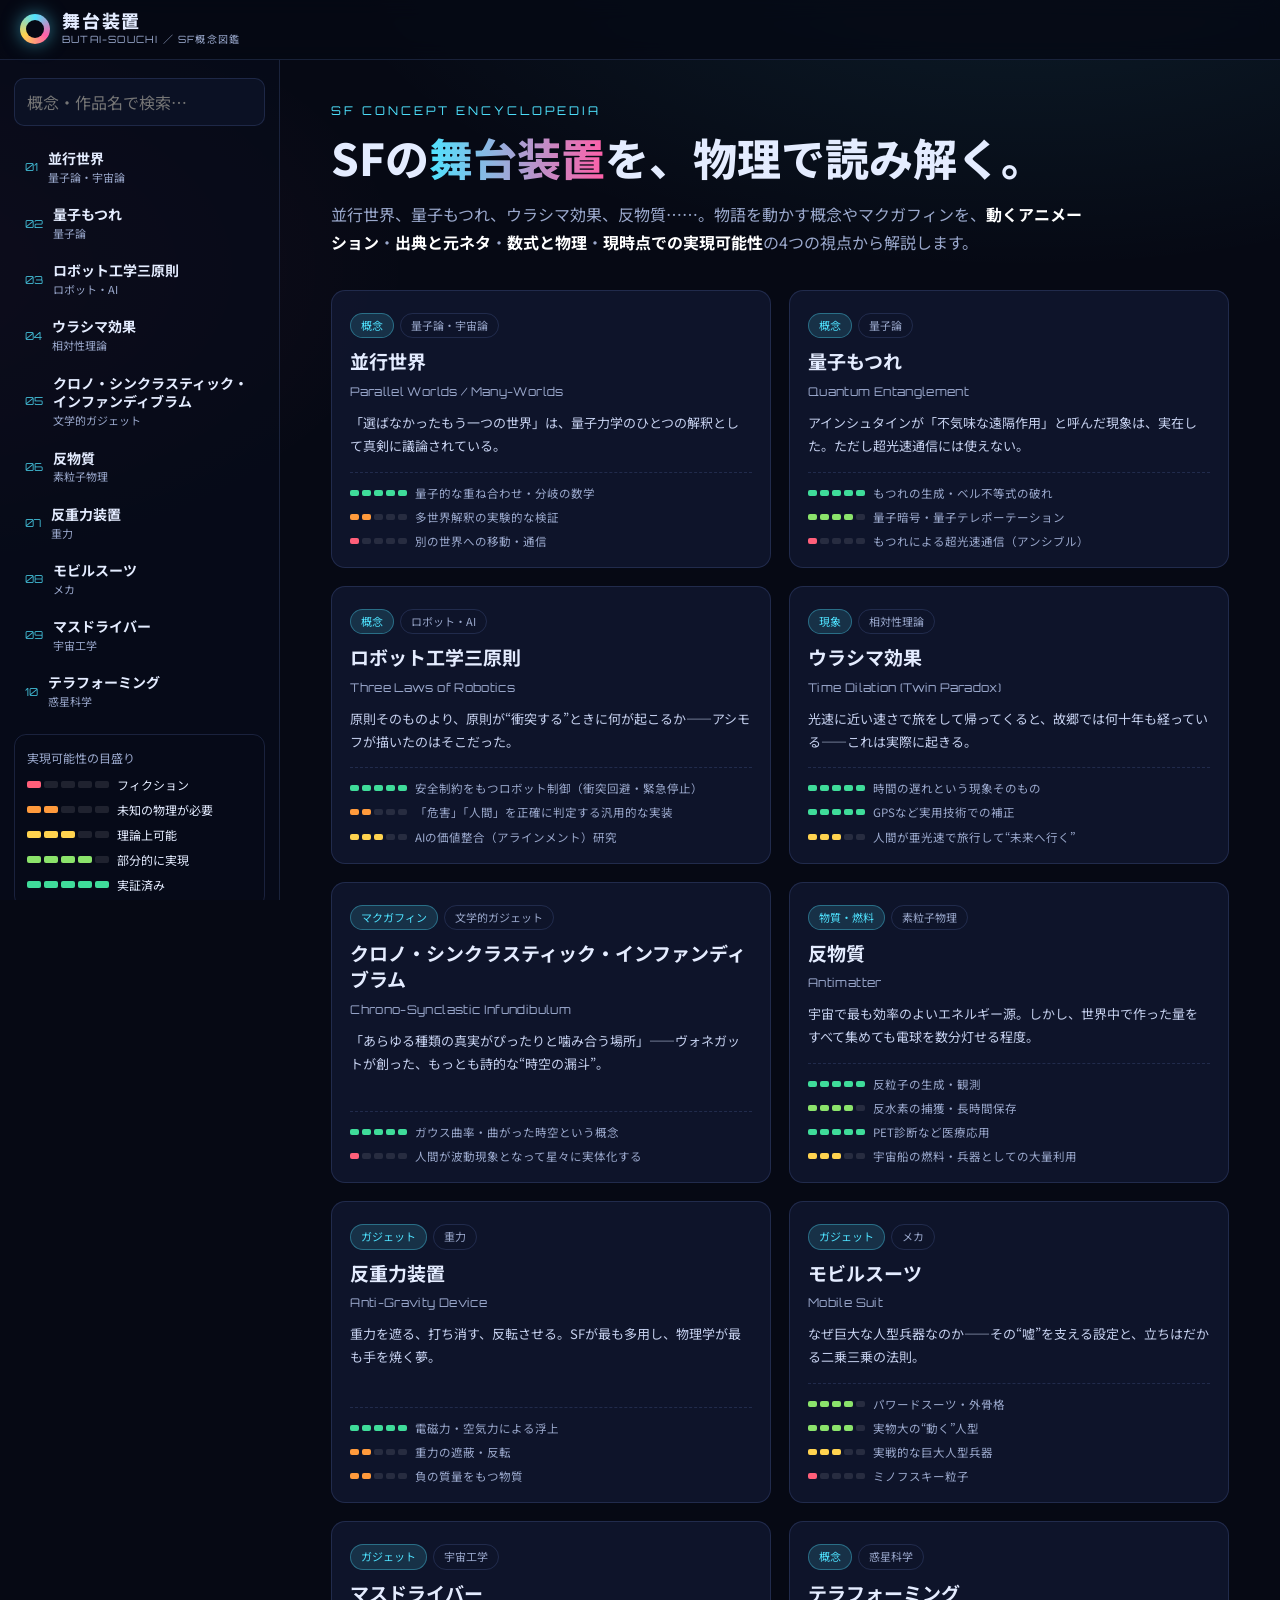
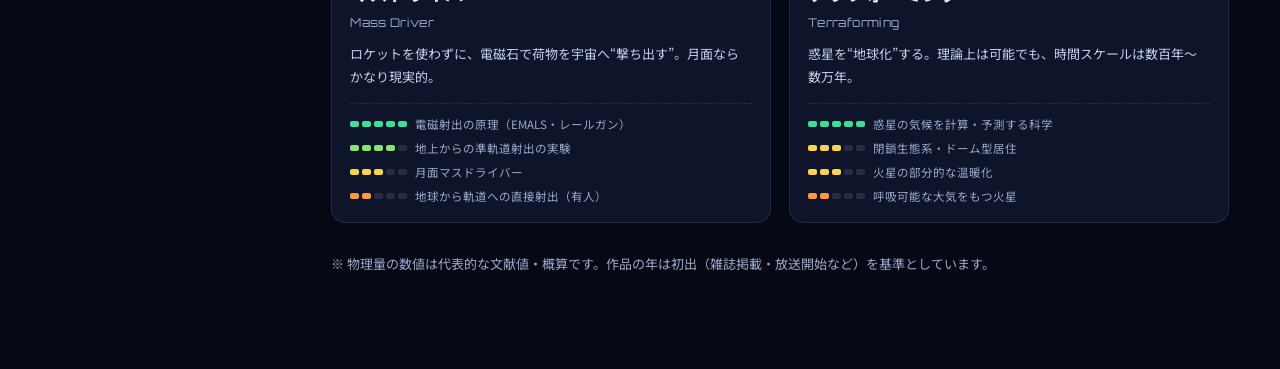
==== index.html @ 8b1eb443 "SF概念図鑑アプリを追加：アニメーション・出典・数式・実現可能性で10の概念を解説 並行世界、量子もつれ、ロボット工学三原則、ウラシマ効果、 クロノ・シンクラスティック・インファンディブラム、反物質、" ====
<!doctype html>
<html lang="ja">
<head>
  <meta charset="utf-8">
  <meta name="viewport" content="width=device-width, initial-scale=1">
  <title>舞台装置 — SF概念図鑑</title>
  <meta name="description" content="SFに登場する概念やマクガフィンを、アニメーション・出典・数式・現在の実現可能性とともに解説するインタラクティブ図鑑。">
  <link rel="preconnect" href="https://fonts.googleapis.com">
  <link rel="preconnect" href="https://fonts.gstatic.com" crossorigin>
  <link href="https://fonts.googleapis.com/css2?family=Noto+Sans+JP:wght@400;500;700;800&family=Orbitron:wght@600;800&display=swap" rel="stylesheet">
  <link rel="stylesheet" href="vendor/katex/katex.min.css">
  <link rel="stylesheet" href="css/style.css">
  <script defer src="vendor/katex/katex.min.js"></script>
  <script defer src="js/data.js"></script>
  <script defer src="js/animations.js"></script>
  <script defer src="js/app.js"></script>
</head>
<body>
  <header class="topbar">
    <button class="menu-btn" id="menuBtn" aria-label="目次を開く">☰</button>
    <a class="brand" href="#">
      <span class="brand-mark" aria-hidden="true"></span>
      <span>
        <span class="brand-title">舞台装置</span>
        <span class="brand-sub">BUTAI-SOUCHI ／ SF概念図鑑</span>
      </span>
    </a>
  </header>

  <div class="layout">
    <nav class="sidebar" id="sidebar" aria-label="概念一覧">
      <input type="search" id="search" class="search" placeholder="概念・作品名で検索…" autocomplete="off">
      <ul id="navList" class="nav-list"></ul>
      <div class="legend">
        <div class="legend-title">実現可能性の目盛り</div>
        <ul id="legendList"></ul>
      </div>
    </nav>

    <main id="main" class="main" tabindex="-1"></main>
  </div>

  <noscript><p class="noscript">このアプリの表示にはJavaScriptが必要です。</p></noscript>
</body>
</html>
---- css/style.css ----
:root {
  --bg: #060914;
  --bg2: #0b1124;
  --panel: rgba(18, 26, 52, 0.72);
  --panel-solid: #111a34;
  --line: rgba(130, 160, 255, 0.16);
  --text: #e4ecff;
  --muted: #9aa8cc;
  --accent: #4fe3ff;
  --accent2: #ff5fa8;
  --accent3: #ffd34f;
  --lv0: #ff5f7a;
  --lv1: #ff9a3c;
  --lv2: #ffd34f;
  --lv3: #8be36b;
  --lv4: #3fdc9a;
  --radius: 14px;
  --sidebar: 280px;
  --font: "Noto Sans JP", system-ui, -apple-system, "Hiragino Sans", "Yu Gothic UI", sans-serif;
}

* { box-sizing: border-box; }
html { scroll-behavior: smooth; }
body {
  margin: 0;
  font-family: var(--font);
  color: var(--text);
  background:
    radial-gradient(1200px 600px at 80% -10%, rgba(79, 227, 255, 0.10), transparent 60%),
    radial-gradient(900px 500px at -10% 30%, rgba(255, 95, 168, 0.08), transparent 60%),
    var(--bg);
  background-attachment: fixed;
  line-height: 1.75;
  -webkit-font-smoothing: antialiased;
}
a { color: inherit; }
b { color: #fff; }
button, input, select { font: inherit; color: inherit; }

/* ---------- top bar ---------- */
.topbar {
  position: sticky; top: 0; z-index: 30;
  display: flex; align-items: center; gap: 12px;
  height: 60px; padding: 0 20px;
  background: rgba(6, 9, 20, 0.82);
  backdrop-filter: blur(10px);
  border-bottom: 1px solid var(--line);
}
.brand { display: flex; align-items: center; gap: 12px; text-decoration: none; }
.brand-mark {
  width: 30px; height: 30px; border-radius: 50%;
  background: conic-gradient(from 0deg, var(--accent), var(--accent2), var(--accent3), var(--accent));
  box-shadow: 0 0 18px rgba(79, 227, 255, 0.5);
  position: relative;
}
.brand-mark::after { content: ""; position: absolute; inset: 6px; border-radius: 50%; background: var(--bg); }
.brand-title { display: block; font-weight: 800; font-size: 18px; letter-spacing: 0.1em; line-height: 1.1; }
.brand-sub { display: block; font-family: "Orbitron", var(--font); font-size: 10px; color: var(--muted); letter-spacing: 0.12em; }
.menu-btn { display: none; background: none; border: 1px solid var(--line); border-radius: 8px; width: 38px; height: 38px; cursor: pointer; font-size: 18px; }

/* ---------- layout ---------- */
.layout { display: grid; grid-template-columns: var(--sidebar) 1fr; min-height: calc(100vh - 60px); }
.sidebar {
  position: sticky; top: 60px; align-self: start;
  height: calc(100vh - 60px); overflow-y: auto;
  padding: 18px 14px 24px;
  border-right: 1px solid var(--line);
  background: rgba(8, 12, 28, 0.6);
}
.search {
  width: 100%; padding: 9px 12px; border-radius: 10px;
  background: var(--bg2); border: 1px solid var(--line); outline: none;
}
.search:focus { border-color: var(--accent); }
.nav-list { list-style: none; margin: 14px 0; padding: 0; }
.nav-list a {
  display: flex; gap: 10px; align-items: center;
  padding: 8px 10px; border-radius: 10px; text-decoration: none;
  border: 1px solid transparent; transition: background .2s, border-color .2s;
}
.nav-list a:hover { background: rgba(79, 227, 255, 0.06); }
.nav-list a.active { background: rgba(79, 227, 255, 0.1); border-color: rgba(79, 227, 255, 0.35); }
.nav-num { font-family: "Orbitron", monospace; font-size: 11px; color: var(--accent); opacity: .8; }
.nav-text { display: flex; flex-direction: column; min-width: 0; }
.nav-title { font-size: 14px; font-weight: 700; line-height: 1.35; }
.nav-cat { font-size: 11px; color: var(--muted); }
.legend { margin-top: 10px; padding: 12px; border: 1px solid var(--line); border-radius: 12px; }
.legend-title { font-size: 12px; color: var(--muted); margin-bottom: 6px; }
.legend ul { list-style: none; margin: 0; padding: 0; display: grid; gap: 4px; }
.legend li { display: flex; align-items: center; gap: 8px; font-size: 12px; }

.main { padding: 32px clamp(16px, 4vw, 56px) 80px; max-width: 1180px; width: 100%; outline: none; }

/* ---------- meter ---------- */
.meter { display: inline-flex; gap: 3px; flex: none; }
.meter .seg { width: 14px; height: 7px; border-radius: 2px; background: rgba(255, 255, 255, 0.1); }
.meter .seg.on.lv0 { background: var(--lv0); }
.meter .seg.on.lv1 { background: var(--lv1); }
.meter .seg.on.lv2 { background: var(--lv2); }
.meter .seg.on.lv3 { background: var(--lv3); }
.meter .seg.on.lv4 { background: var(--lv4); }

/* ---------- home ---------- */
.home-hero { margin: 8px 0 34px; }
.eyebrow { font-family: "Orbitron", monospace; color: var(--accent); letter-spacing: .25em; font-size: 12px; margin: 0 0 8px; }
.home-hero h1 { font-size: clamp(26px, 4.2vw, 44px); line-height: 1.3; margin: 0 0 14px; font-weight: 800; }
.grad { background: linear-gradient(90deg, var(--accent), var(--accent2)); -webkit-background-clip: text; background-clip: text; color: transparent; }
.lead { color: var(--muted); max-width: 760px; margin: 0; }
.card-grid { display: grid; grid-template-columns: repeat(auto-fill, minmax(290px, 1fr)); gap: 18px; }
.card {
  display: flex; flex-direction: column; gap: 6px;
  padding: 18px 18px 16px; border-radius: var(--radius);
  background: var(--panel); border: 1px solid var(--line);
  text-decoration: none; position: relative; overflow: hidden;
  transition: transform .25s, border-color .25s, box-shadow .25s;
  animation: rise .5s both; animation-delay: calc(var(--i) * 45ms);
}
.card::before {
  content: ""; position: absolute; inset: -1px; border-radius: inherit; pointer-events: none;
  background: linear-gradient(135deg, rgba(79,227,255,.18), transparent 40%, transparent 60%, rgba(255,95,168,.15));
  opacity: 0; transition: opacity .25s;
}
.card:hover { transform: translateY(-3px); border-color: rgba(79, 227, 255, 0.45); box-shadow: 0 10px 30px rgba(0, 0, 0, 0.35); }
.card:hover::before { opacity: 1; }
.card h2 { font-size: 19px; margin: 4px 0 0; line-height: 1.4; }
.card-en { font-size: 12px; color: var(--muted); margin: 0; font-family: "Orbitron", var(--font); letter-spacing: .03em; }
.card-tag { font-size: 13px; color: #c5d0ee; margin: 4px 0 8px; }
.card-feas { margin-top: auto; display: grid; gap: 4px; padding-top: 10px; border-top: 1px dashed var(--line); }
.card-feas-row { display: flex; align-items: center; gap: 8px; font-size: 11.5px; color: var(--muted); }
.card-feas-row .seg { width: 9px; height: 6px; }
@keyframes rise { from { opacity: 0; transform: translateY(12px); } to { opacity: 1; transform: none; } }

.chip {
  display: inline-block; font-size: 11px; padding: 2px 10px; border-radius: 99px;
  background: rgba(79, 227, 255, 0.14); color: var(--accent); border: 1px solid rgba(79, 227, 255, 0.35);
  margin-right: 6px; white-space: nowrap;
}
.chip.ghost { background: transparent; color: var(--muted); border-color: var(--line); }
.empty, .footnote { color: var(--muted); font-size: 13px; }
.footnote { margin-top: 30px; }

/* ---------- detail ---------- */
.c-head { margin-bottom: 26px; animation: rise .4s both; }
.c-head h1 { font-size: clamp(26px, 4vw, 40px); margin: 8px 0 0; line-height: 1.3; font-weight: 800; }
.c-en { font-family: "Orbitron", var(--font); color: var(--accent); margin: 2px 0 10px; font-size: 13px; letter-spacing: .05em; }
.c-tag { font-size: 16px; color: #d2dcf7; margin: 0; padding-left: 14px; border-left: 3px solid var(--accent2); max-width: 820px; }

.sec { margin: 0 0 38px; }
.sec-h { display: flex; align-items: center; gap: 12px; font-size: 20px; margin: 0 0 14px; }
.sec-num { font-family: "Orbitron", monospace; font-size: 12px; color: var(--bg); background: var(--accent); padding: 1px 8px; border-radius: 6px; }
.sub-h { font-size: 15px; margin: 20px 0 8px; color: var(--muted); }
.prose { margin: 0 0 12px; max-width: 860px; color: #d6def5; }

/* stage */
.stage { display: grid; grid-template-columns: minmax(0, 1fr) 300px; gap: 14px; }
.canvas-box {
  position: relative; height: clamp(300px, 46vw, 440px);
  border-radius: var(--radius); overflow: hidden;
  border: 1px solid var(--line); background: #070b18;
  box-shadow: inset 0 0 60px rgba(79, 227, 255, 0.05);
}
.canvas-box canvas { display: block; }
.stage-tools { display: grid; grid-template-columns: 1fr 1fr; gap: 6px; margin-bottom: 8px; }
.tool-btn {
  padding: 6px 10px; font-size: 12.5px; border-radius: 8px; cursor: pointer;
  background: rgba(6, 9, 20, 0.6); border: 1px solid var(--line);
}
.tool-btn:hover { border-color: var(--accent); }
.stage-side { background: var(--panel); border: 1px solid var(--line); border-radius: var(--radius); padding: 14px; display: flex; flex-direction: column; gap: 6px; }
.side-h { font-size: 12px; letter-spacing: .1em; color: var(--muted); margin: 2px 0 4px; font-weight: 700; }
.controls { display: grid; gap: 12px; margin-bottom: 10px; }
.ctl label { display: flex; justify-content: space-between; gap: 8px; font-size: 12.5px; margin-bottom: 2px; }
.ctl output { font-family: "Orbitron", monospace; font-size: 11.5px; color: var(--accent3); white-space: nowrap; }
.ctl select { width: 100%; padding: 6px 8px; border-radius: 8px; background: var(--bg2); border: 1px solid var(--line); font-size: 13px; }
input[type="range"] { width: 100%; accent-color: var(--accent); }
.action-btn {
  padding: 8px 10px; border-radius: 10px; cursor: pointer; font-size: 13px; font-weight: 700;
  background: linear-gradient(135deg, rgba(255,95,168,.25), rgba(79,227,255,.18));
  border: 1px solid rgba(255, 95, 168, 0.5);
}
.action-btn:hover { filter: brightness(1.2); }
.readouts { margin: 0; display: grid; gap: 6px; }
.readouts div { display: flex; flex-direction: column; padding: 6px 10px; border-radius: 8px; background: rgba(0, 0, 0, 0.25); }
.readouts dt { font-size: 11px; color: var(--muted); }
.readouts dd { margin: 0; font-family: "Orbitron", var(--font); font-size: 13.5px; color: #fff; word-break: break-all; }
.anim-note { font-size: 13.5px; color: var(--muted); margin: 10px 0 0; max-width: 900px; }

/* timeline */
.timeline { list-style: none; margin: 0; padding: 0 0 0 4px; position: relative; max-width: 900px; }
.timeline::before { content: ""; position: absolute; left: 70px; top: 6px; bottom: 6px; width: 2px; background: linear-gradient(var(--accent), var(--accent2)); opacity: .35; }
.timeline li { display: grid; grid-template-columns: 76px 1fr; gap: 18px; padding: 6px 0 10px; position: relative; }
.timeline li::before { content: ""; position: absolute; left: 66px; top: 14px; width: 10px; height: 10px; border-radius: 50%; background: var(--bg); border: 2px solid var(--accent); }
.tl-year { font-family: "Orbitron", var(--font); font-size: 12px; color: var(--accent); text-align: right; padding-top: 4px; line-height: 1.4; }
.timeline b { font-size: 15px; }
.timeline p { margin: 2px 0 0; color: #c5d0ee; font-size: 14px; }
.timeline.compact li { padding: 2px 0 4px; }
.timeline.compact li::before { top: 10px; }

/* physics */
.phys-grid { display: grid; grid-template-columns: repeat(auto-fill, minmax(min(100%, 420px), 1fr)); gap: 14px; }
.phys { background: var(--panel); border: 1px solid var(--line); border-radius: var(--radius); padding: 16px 18px; min-width: 0; }
.phys h3 { margin: 0 0 6px; font-size: 15px; color: var(--accent3); }
.phys p { margin: 6px 0 0; font-size: 14px; color: #c9d3ef; }
.tex { overflow-x: auto; overflow-y: hidden; padding: 6px 4px; background: rgba(0,0,0,.2); border-radius: 8px; }
.tex .katex-display { margin: .4em 0; }
.tex .katex { font-size: 1.08em; }
.tex-fallback { font-family: ui-monospace, monospace; font-size: 13px; white-space: pre-wrap; color: var(--accent3); padding: 10px; }

/* feasibility */
.feas-list { list-style: none; margin: 0 0 14px; padding: 0; display: grid; gap: 8px; max-width: 860px; }
.feas-list li { display: grid; grid-template-columns: 1fr auto 120px; align-items: center; gap: 14px; padding: 10px 14px; background: var(--panel); border: 1px solid var(--line); border-radius: 10px; }
.feas-label { font-size: 14px; }
.feas-verdict { font-size: 12px; font-weight: 700; text-align: right; }
.feas-verdict.lv0 { color: var(--lv0); } .feas-verdict.lv1 { color: var(--lv1); } .feas-verdict.lv2 { color: var(--lv2); }
.feas-verdict.lv3 { color: var(--lv3); } .feas-verdict.lv4 { color: var(--lv4); }

.works { display: flex; flex-wrap: wrap; gap: 8px; }
.works .chip { font-size: 13px; padding: 4px 12px; margin: 0; }

.pager { display: grid; grid-template-columns: 1fr auto 1fr; gap: 12px; margin-top: 50px; }
.pager a { padding: 14px 16px; border: 1px solid var(--line); border-radius: 12px; text-decoration: none; background: var(--panel); font-weight: 700; display: flex; flex-direction: column; }
.pager a:hover { border-color: var(--accent); }
.pager small { font-weight: 400; color: var(--muted); font-size: 12px; }
.pager .next { text-align: right; }
.pager .pager-home { justify-content: center; }

.noscript { padding: 20px; }

/* ---------- responsive ---------- */
@media (max-width: 1080px) {
  .stage { grid-template-columns: 1fr; }
}
@media (max-width: 860px) {
  .menu-btn { display: block; }
  .layout { grid-template-columns: 1fr; }
  .sidebar {
    position: fixed; left: 0; top: 60px; z-index: 25; width: min(86vw, 320px);
    transform: translateX(-102%); transition: transform .25s; background: var(--panel-solid);
  }
  body.nav-open .sidebar { transform: none; box-shadow: 10px 0 40px rgba(0,0,0,.5); }
  .main { padding: 22px 16px 60px; }
  .feas-list li { grid-template-columns: 1fr auto; }
  .feas-verdict { grid-column: 1 / -1; text-align: left; }
  .timeline::before { left: 50px; }
  .timeline li { grid-template-columns: 56px 1fr; gap: 14px; }
  .timeline li::before { left: 46px; }
  .tl-year { font-size: 10.5px; }
  .pager { grid-template-columns: 1fr 1fr; }
  .pager .pager-home { display: none; }
}
@media (prefers-reduced-motion: reduce) {
  .card, .c-head { animation: none; }
  html { scroll-behavior: auto; }
}
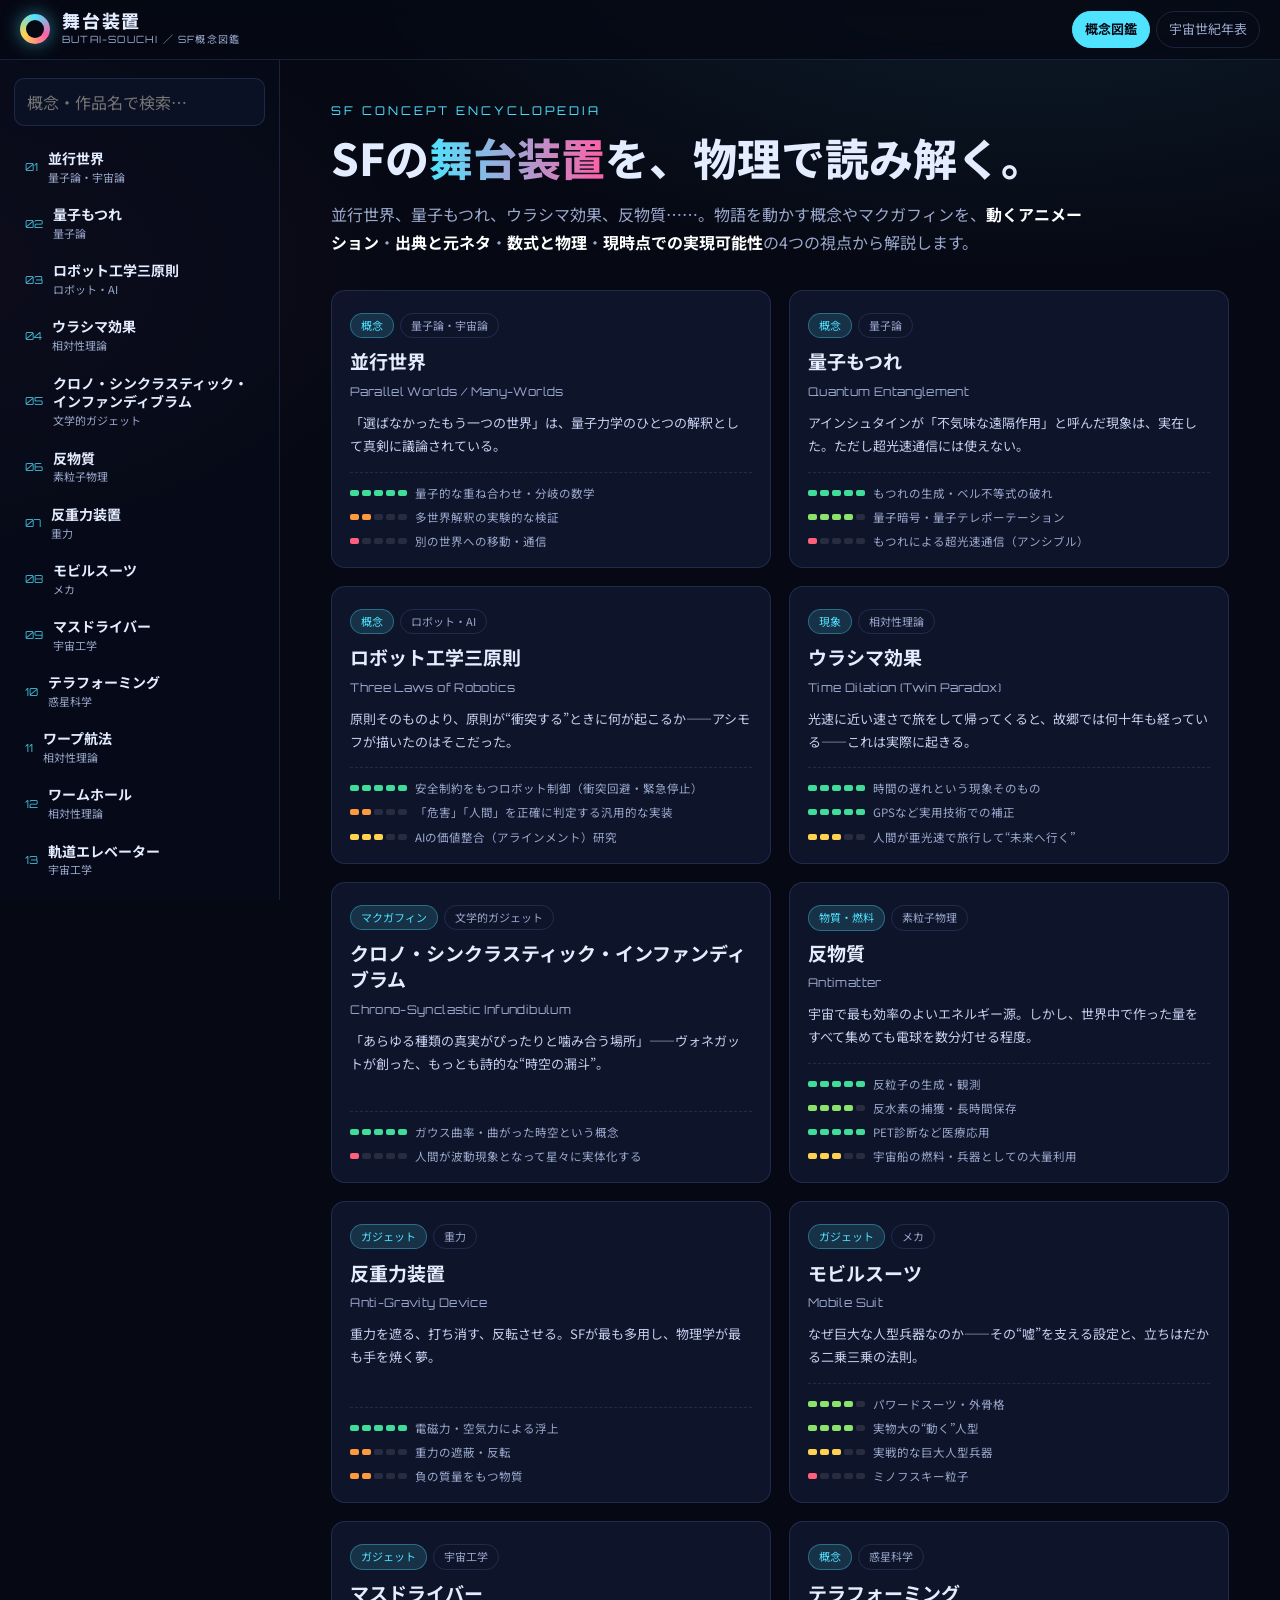
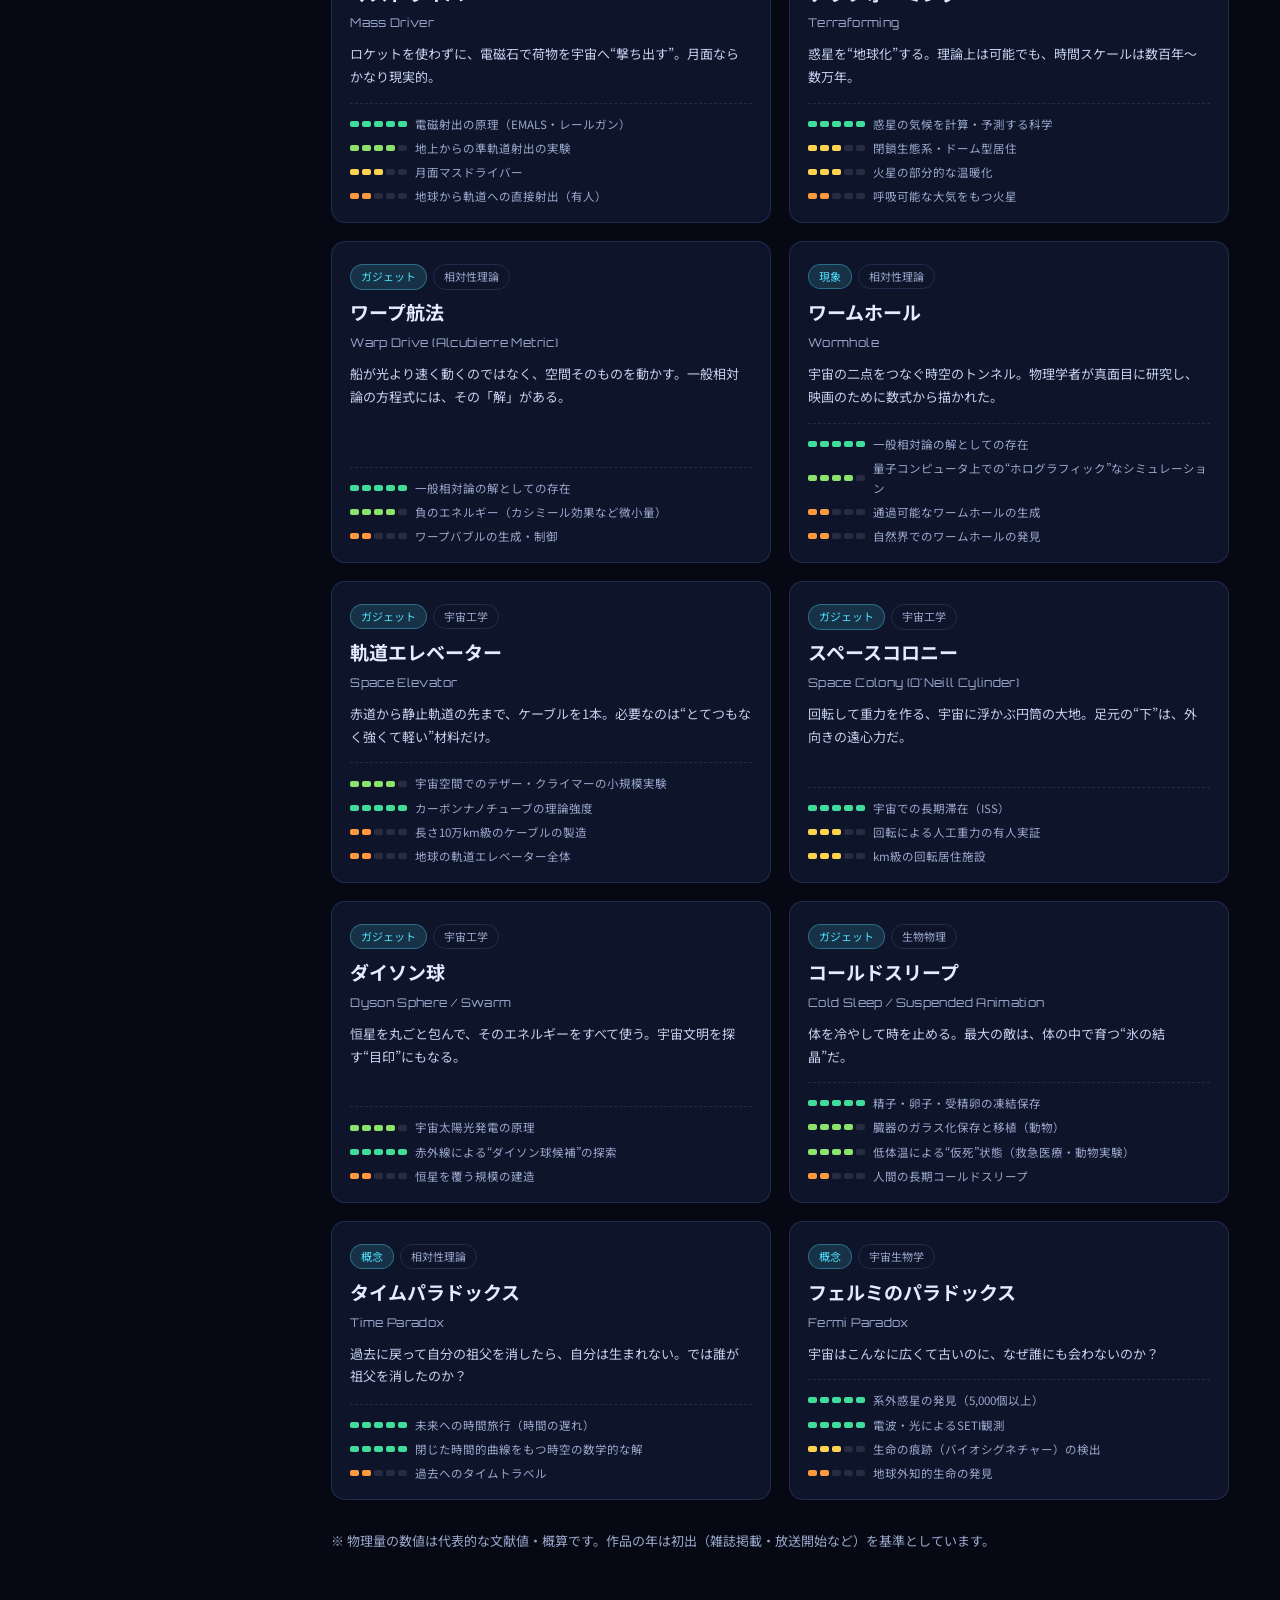
==== commit 2d64db02: "宇宙世紀年表ページを追加：出来事を地図上でアニメーション再生し、地上の出来事は地球にクローズアップ Co-Authored-By: Claude Opus 5.5 <noreply@anthropic" ====
--- a/index.html
+++ b/index.html
@@ -25,6 +25,10 @@
         <span class="brand-sub">BUTAI-SOUCHI ／ SF概念図鑑</span>
       </span>
     </a>
+    <nav class="top-links">
+      <a href="index.html" class="on" aria-current="page">概念図鑑</a>
+      <a href="uc.html">宇宙世紀年表</a>
+    </nav>
   </header>
 
   <div class="layout">
--- a/css/style.css
+++ b/css/style.css
@@ -58,6 +58,16 @@
 .brand-sub { display: block; font-family: "Orbitron", var(--font); font-size: 10px; color: var(--muted); letter-spacing: 0.12em; }
 .menu-btn { display: none; background: none; border: 1px solid var(--line); border-radius: 8px; width: 38px; height: 38px; cursor: pointer; font-size: 18px; }
 
+.top-links { margin-left: auto; display: flex; gap: 6px; }
+.top-links a {
+  text-decoration: none; font-size: 13px; padding: 6px 12px; border-radius: 99px;
+  border: 1px solid var(--line); color: var(--muted);
+}
+.top-links a:hover { color: var(--text); border-color: var(--accent); }
+.top-links a.on { color: var(--bg); background: var(--accent); border-color: var(--accent); font-weight: 700; }
+
+@media (max-width: 860px) { .top-links a { padding: 5px 9px; font-size: 12px; } .brand-sub { display: none; } }
+
 /* ---------- layout ---------- */
 .layout { display: grid; grid-template-columns: var(--sidebar) 1fr; min-height: calc(100vh - 60px); }
 .sidebar {
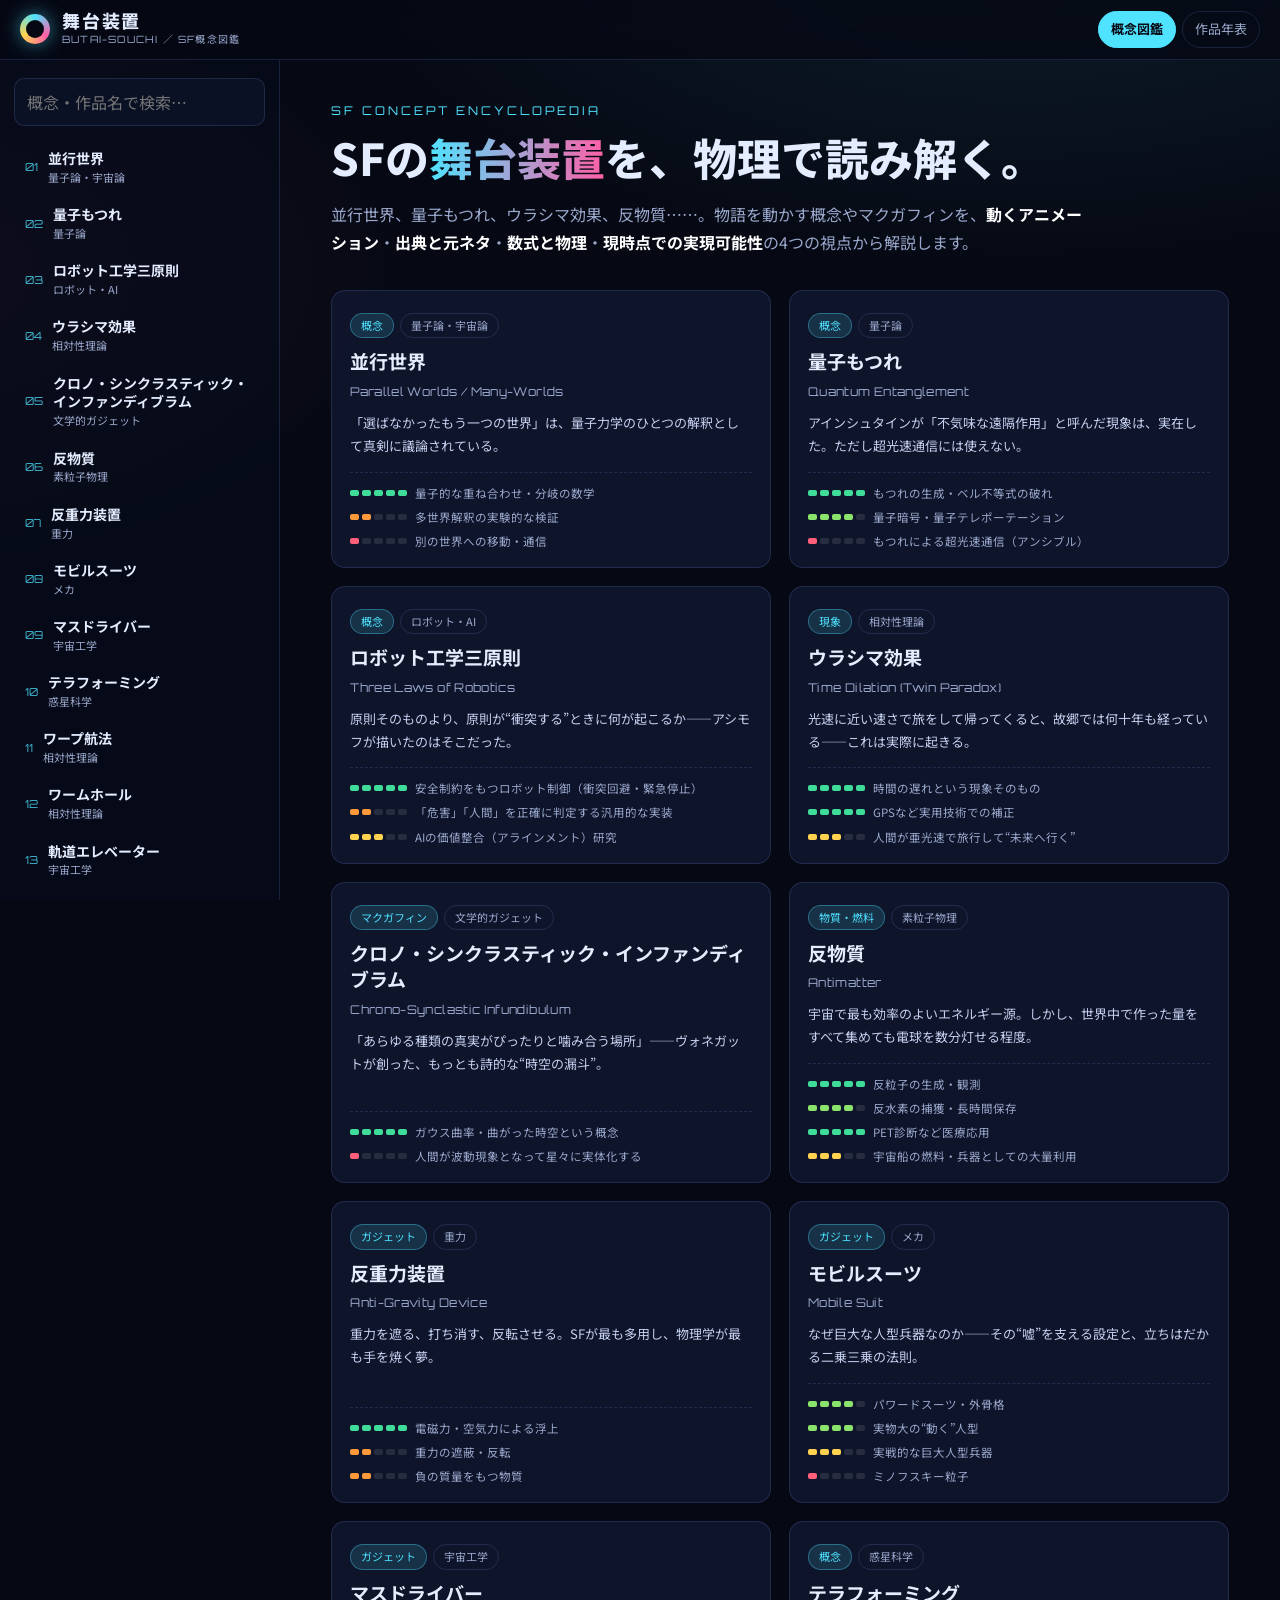
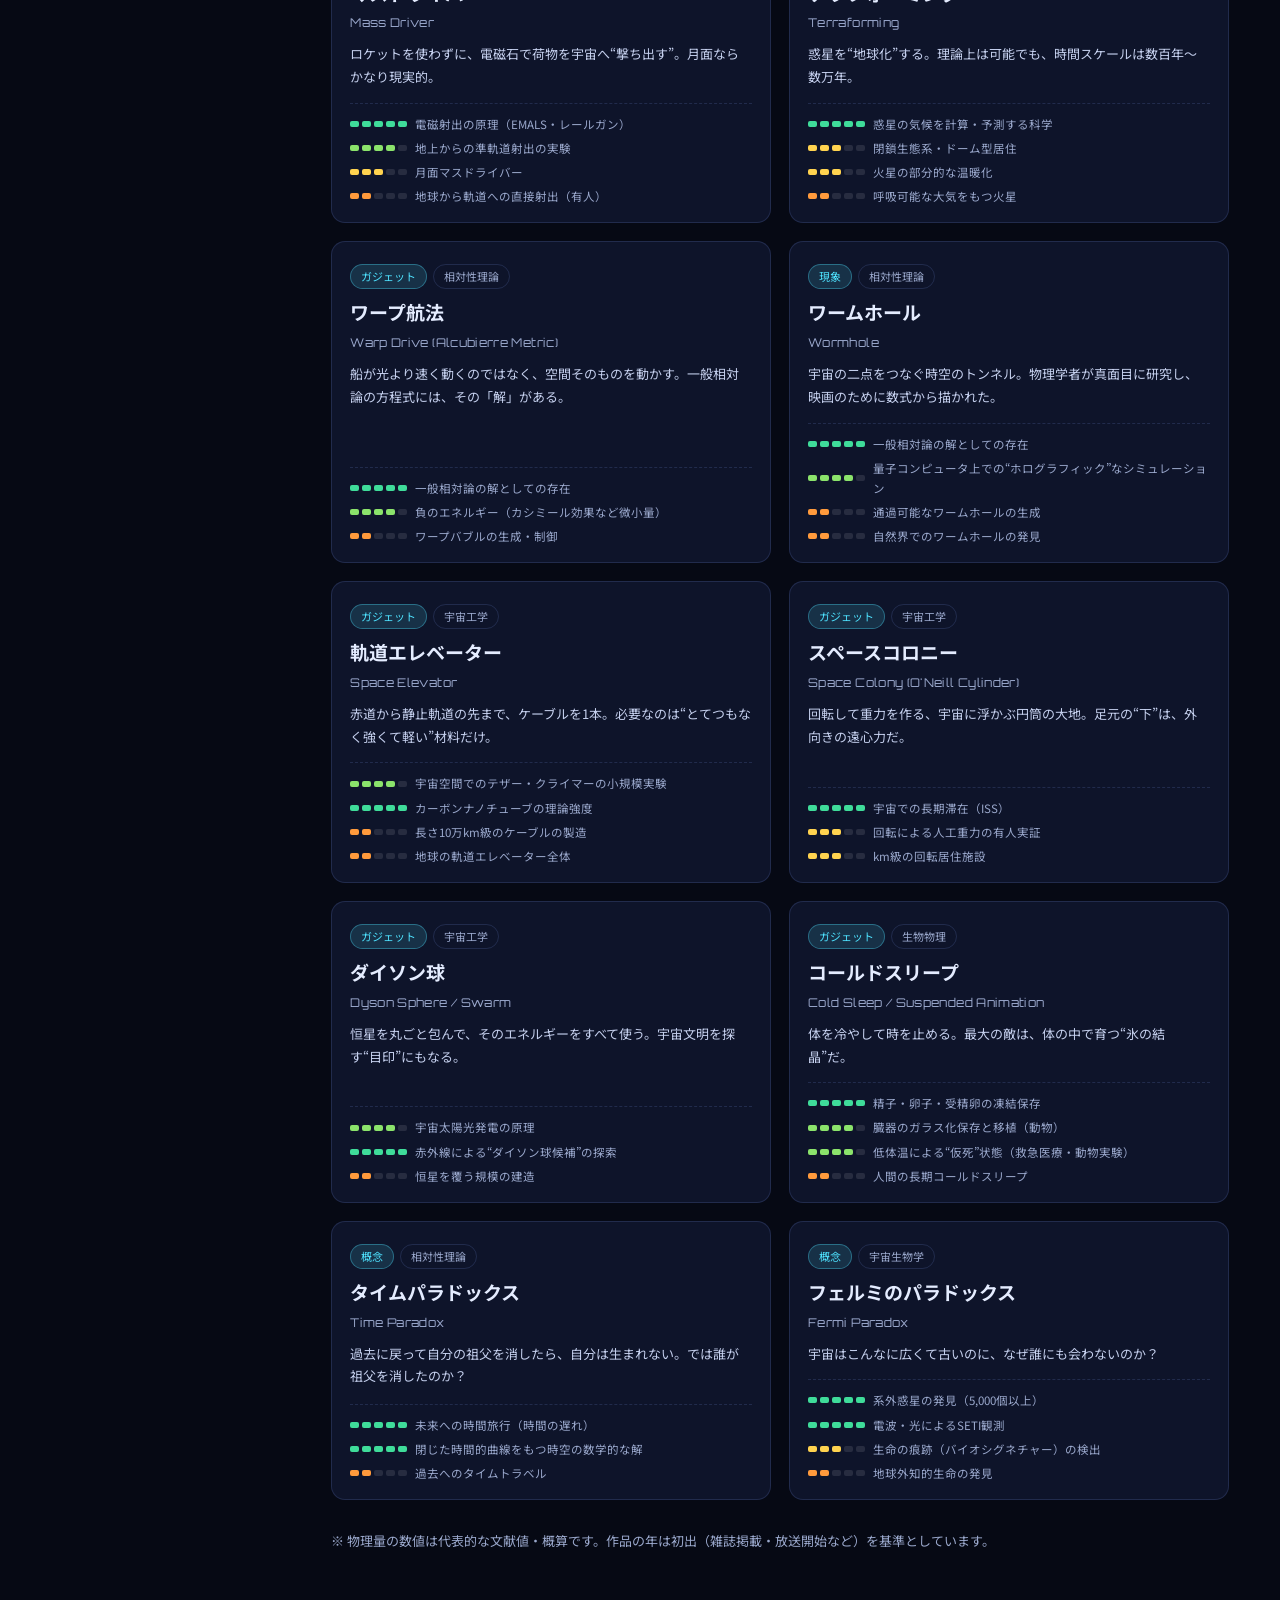
==== commit 7f19e00d: "作品年表を拡張：ガンダム各シリーズの暦と銀河英雄伝説を追加、宇宙世紀に外伝の出来事を追加 Co-Authored-By: Claude Opus 5.5 <noreply@anthropic.com>" ====
--- a/index.html
+++ b/index.html
@@ -27,7 +27,7 @@
     </a>
     <nav class="top-links">
       <a href="index.html" class="on" aria-current="page">概念図鑑</a>
-      <a href="uc.html">宇宙世紀年表</a>
+      <a href="uc.html">作品年表</a>
     </nav>
   </header>
 
